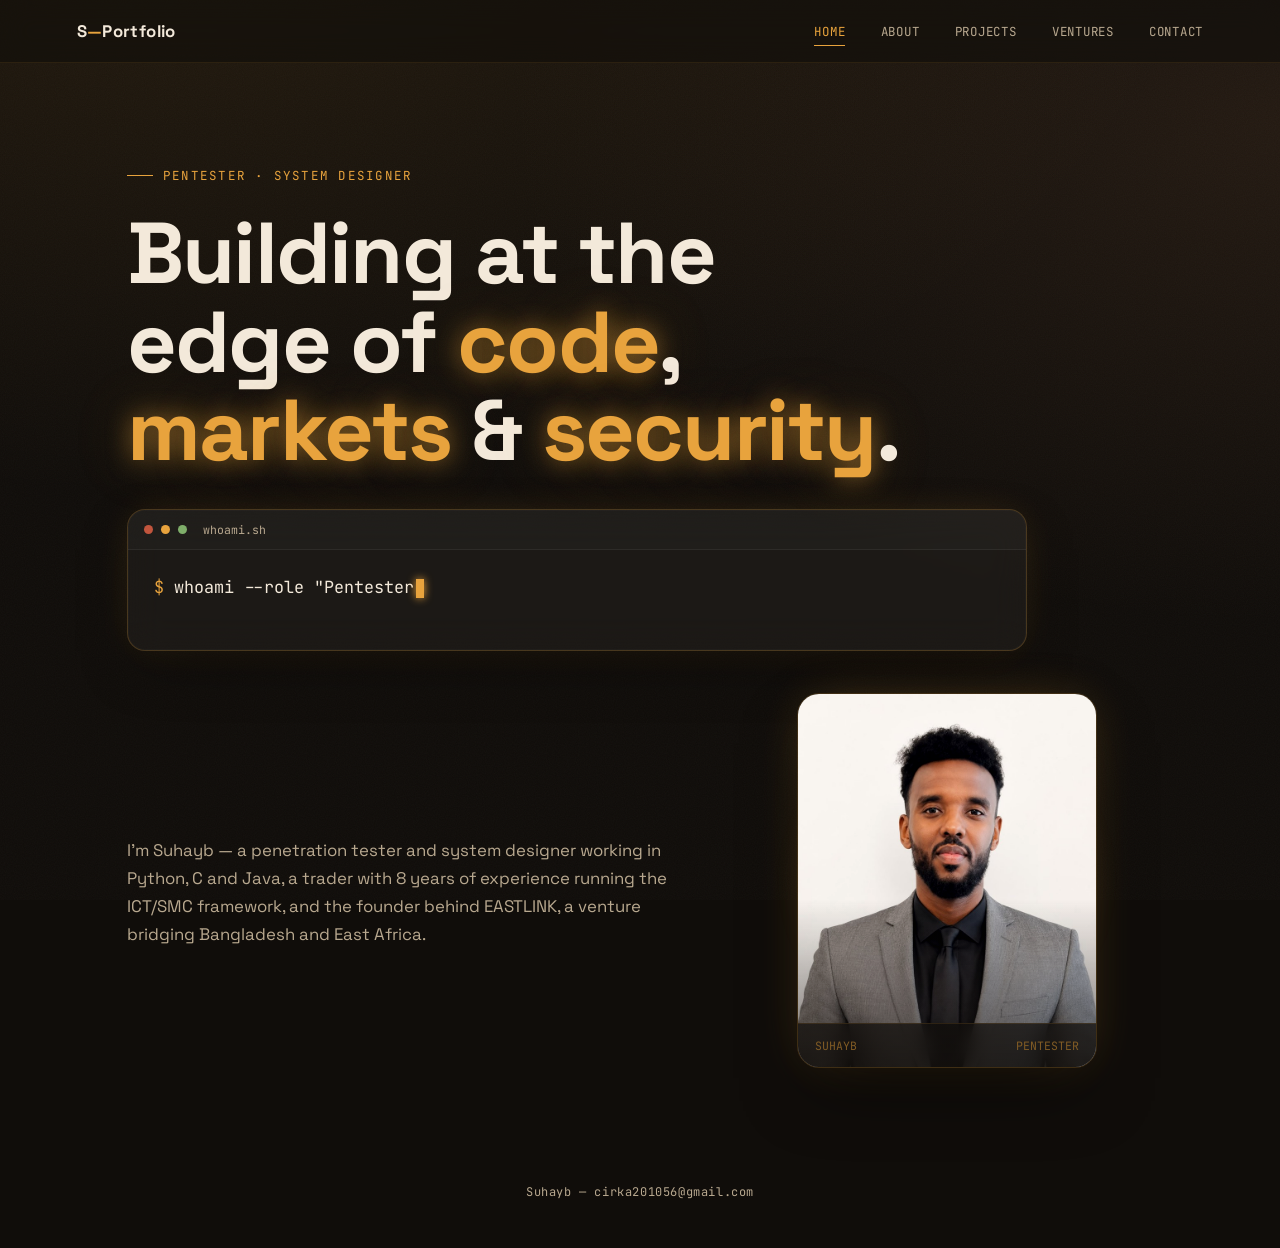
==== index.html @ 4089a435 "Add files via upload" ====
<!DOCTYPE html>
<html lang="en">
<head>
<meta charset="UTF-8">
<meta name="viewport" content="width=device-width, initial-scale=1.0">
<title>Suhayb — Pentester & System Designer | Trader | Entrepreneur</title>
<link rel="preconnect" href="https://fonts.googleapis.com">
<link rel="preconnect" href="https://fonts.gstatic.com" crossorigin>
<link href="https://fonts.googleapis.com/css2?family=Space+Grotesk:wght@400;500;600;700&family=JetBrains+Mono:wght@400;500;600&display=swap" rel="stylesheet">
<link rel="icon" type="image/svg+xml" href="favicon.svg">
<meta property="og:title" content="Suhayb — Pentester & System Designer | Trader | Entrepreneur">
<meta property="og:description" content="Penetration tester and system designer working in Python, C and Java. 8 years of ICT/SMC trading experience. Founder of EASTLINK.">
<meta property="og:type" content="website">
<meta property="og:url" content="https://suhaybosman.github.io/">
<meta property="og:image" content="https://suhaybosman.github.io/og-image.png">
<meta name="twitter:card" content="summary_large_image">
<meta name="twitter:title" content="Suhayb — Pentester & System Designer | Trader | Entrepreneur">
<meta name="twitter:description" content="Penetration tester and system designer working in Python, C and Java. 8 years of ICT/SMC trading experience. Founder of EASTLINK.">
<meta name="twitter:image" content="https://suhaybosman.github.io/og-image.png">
<meta name="description" content="Penetration tester and system designer working in Python, C and Java. 8 years of ICT/SMC trading experience. Founder of EASTLINK.">
<link rel="stylesheet" href="styles.css">
</head>
<body>
<div class="noise"></div>

<nav>
  <div class="logo">S<span>—</span>Portfolio</div>
  <button class="navToggle" aria-label="Toggle menu"><span></span><span></span><span></span></button>
  <div class="navlinks">
    <a href="index.html" class="active">Home</a>
    <a href="about.html">About</a>
    <a href="projects.html">Projects</a>
    <a href="ventures.html">Ventures</a>
    <a href="contact.html">Contact</a>
  </div>
</nav>

<main>
  <section class="hero">
    <div class="hero-top">
      <div class="eyebrow mono">Pentester · System Designer</div>
      <h1>Building at the edge of <span class="accent">code</span>, <span class="accent">markets</span> &amp; <span class="accent">security</span>.</h1>

      <div class="terminal terminal-wide">
        <div class="terminal-bar">
          <div class="dot r"></div><div class="dot y"></div><div class="dot g"></div>
          <div class="terminal-title">whoami.sh</div>
        </div>
        <div class="terminal-body">
          <span class="prompt">$</span> <span class="typed" id="typedText"></span><span class="cursor"></span>
        </div>
      </div>
    </div>

    <div class="hero-content">
      <p class="lead">I'm Suhayb — a penetration tester and system designer working in Python, C and Java, a trader with 8 years of experience running the ICT/SMC framework, and the founder behind EASTLINK, a venture bridging Bangladesh and East Africa.</p>

      <div class="hero-photo-wrap">
        <div class="hero-photo-glow"></div>
        <div class="hero-photo-frame">
          <img src="profile-photo.jpg" alt="Suhayb">
          <div class="hero-photo-tag">
            <span>SUHAYB</span>
            <span>PENTESTER</span>
          </div>
        </div>
      </div>
    </div>
  </section>
</main>

<footer>Suhayb — <span id="footerEmail">···</span></footer>
<script src="script.js"></script>
<script>
  const u = "cirka201056", d = "gmail.com";
  const fe = document.getElementById("footerEmail");
  if(fe){ fe.textContent = u + "@" + d; }
</script>
</body>
</html>
---- styles.css ----
:root{
  --bg: #100D0A;
  --bg-soft: #17130F;
  --turmeric: #E8A33D;
  --turmeric-dim: #a9762c;
  --malt: #8B5E3C;
  --malt-soft: #4a3624;
  --cream: #F3E9DA;
  --muted: #B8A88F;
  --glass: rgba(255,255,255,0.045);
  --glass-border: rgba(232,163,61,0.22);
  --radius: 18px;
}

*{ margin:0; padding:0; box-sizing:border-box; }
html{ scroll-behavior:smooth; }

body{
  background:
    radial-gradient(ellipse 80% 50% at 15% -10%, rgba(232,163,61,0.10), transparent),
    radial-gradient(ellipse 60% 40% at 100% 10%, rgba(139,94,60,0.16), transparent),
    var(--bg);
  color: var(--cream);
  font-family: 'Space Grotesk', sans-serif;
  min-height: 100vh;
  overflow-x: hidden;
}

::selection{ background: var(--turmeric); color:#100D0A; }
a{ color: inherit; text-decoration:none; }
.mono{ font-family:'JetBrains Mono', monospace; }

.noise{
  position:fixed; inset:0; pointer-events:none; opacity:0.035; z-index:1;
  background-image: url("data:image/svg+xml,%3Csvg xmlns='http://www.w3.org/2000/svg' width='120' height='120'%3E%3Cfilter id='n'%3E%3CfeTurbulence type='fractalNoise' baseFrequency='0.9' numOctaves='2' stitchTiles='stitch'/%3E%3C/filter%3E%3Crect width='100%25' height='100%25' filter='url(%23n)'/%3E%3C/svg%3E");
}

nav{
  position:fixed; top:0; left:0; right:0; z-index:100;
  display:flex; justify-content:space-between; align-items:center;
  padding: 20px 6vw;
  backdrop-filter: blur(14px);
  background: rgba(16,13,10,0.55);
  border-bottom: 1px solid rgba(232,163,61,0.1);
}
.logo{ font-weight:700; letter-spacing:0.02em; font-size:1.05rem; }
.logo span{ color: var(--turmeric); }
.navlinks{ display:flex; gap: 2.2rem; font-family:'JetBrains Mono',monospace; font-size:0.78rem; letter-spacing:0.06em; text-transform:uppercase; color: var(--muted); }
.navlinks a{ position:relative; transition: color 0.25s; }
.navlinks a:hover, .navlinks a.active{ color: var(--turmeric); }
.navlinks a::after{
  content:''; position:absolute; left:0; bottom:-6px; width:0; height:1px; background:var(--turmeric);
  transition: width 0.3s;
}
.navlinks a:hover::after, .navlinks a.active::after{ width:100%; }

.navToggle{ display:none; flex-direction:column; gap:5px; cursor:pointer; background:none; border:none; padding:6px; }
.navToggle span{ width:22px; height:2px; background: var(--turmeric); display:block; }

main{ padding-top: 90px; }
section{ position:relative; z-index:2; padding: 6vw 6vw; max-width:1180px; margin:0 auto; }

.page-hero{ padding-top: 4vw; padding-bottom: 2vw; }
.eyebrow{
  font-family:'JetBrains Mono',monospace; font-size:0.78rem; letter-spacing:0.18em; text-transform:uppercase;
  color: var(--turmeric); display:flex; align-items:center; gap:10px; margin-bottom:1.6rem;
}
.eyebrow::before{ content:''; width:26px; height:1px; background: var(--turmeric); display:inline-block; }

.hero{ min-height:88vh; display:flex; flex-direction:column; justify-content:center; }
.hero h1{
  font-size: clamp(2.6rem, 7vw, 5.4rem); line-height:1.02; font-weight:700; letter-spacing:-0.02em;
  max-width: 14ch;
}
.hero h1 .accent, h1 .accent, h2 .accent{
  color: var(--turmeric);
  text-shadow: 0 0 24px rgba(232,163,61,0.55), 0 0 60px rgba(232,163,61,0.25);
}
.hero p.lead, p.lead{
  margin-top: 1.6rem; max-width: 50ch; color: var(--muted); font-size: 1.05rem; line-height:1.65;
}

.terminal{
  margin-top: 3rem;
  max-width: 560px;
  background: var(--glass);
  border: 1px solid var(--glass-border);
  border-radius: var(--radius);
  backdrop-filter: blur(18px);
  box-shadow: 0 0 0 1px rgba(255,255,255,0.02) inset, 0 20px 60px -20px rgba(0,0,0,0.6), 0 0 40px -12px rgba(232,163,61,0.25);
  overflow:hidden;
}
.terminal-bar{
  display:flex; align-items:center; gap:8px; padding: 12px 16px;
  border-bottom: 1px solid rgba(255,255,255,0.06);
  background: rgba(255,255,255,0.02);
}
.dot{ width:9px; height:9px; border-radius:50%; }
.dot.r{ background:#c1553d; } .dot.y{ background: var(--turmeric); } .dot.g{ background:#7fae6a; }
.terminal-title{ margin-left:8px; font-family:'JetBrains Mono',monospace; font-size:0.72rem; color: var(--muted); }
.terminal-body{ padding: 22px 22px 26px; font-family:'JetBrains Mono',monospace; font-size:0.92rem; min-height: 92px; }
.terminal-body .prompt{ color: var(--turmeric); }
.terminal-body .typed{ color: var(--cream); }
.cursor{
  display:inline-block; width:8px; height:1.1em; background:var(--turmeric); margin-left:2px; vertical-align:text-bottom;
  animation: blink 1s steps(1) infinite; box-shadow: 0 0 8px var(--turmeric);
}
@keyframes blink{ 50%{ opacity:0; } }

.section-head{ display:flex; align-items:baseline; gap:1rem; margin-bottom: 3rem; }
.section-num{ font-family:'JetBrains Mono',monospace; color: var(--turmeric-dim); font-size:0.85rem; }
.section-title{ font-size: clamp(1.6rem, 3.6vw, 2.4rem); font-weight:600; }
.rule{ flex:1; height:1px; background: linear-gradient(90deg, var(--glass-border), transparent); }

.about-grid{ display:grid; grid-template-columns: 1.1fr 0.9fr; gap: 4rem; align-items:start; }
.about-text p{ color: var(--muted); line-height:1.8; font-size:1.02rem; margin-bottom:1.2rem; }
.about-text strong{ color: var(--cream); font-weight:600; }

.facts{ display:flex; flex-direction:column; gap: 0; border-top:1px solid rgba(255,255,255,0.07); }
.fact{ display:flex; justify-content:space-between; padding: 1rem 0; border-bottom:1px solid rgba(255,255,255,0.07); font-size:0.92rem; }
.fact .k{ color: var(--muted); font-family:'JetBrains Mono',monospace; font-size:0.78rem; text-transform:uppercase; letter-spacing:0.06em; }
.fact .v{ color: var(--cream); text-align:right; }

.skill-grid{ display:grid; grid-template-columns: repeat(3, 1fr); gap: 1.4rem; }
.skill-card{
  background: var(--glass); border:1px solid var(--glass-border); border-radius: var(--radius);
  padding: 1.8rem 1.6rem; backdrop-filter: blur(14px); transition: transform 0.35s, box-shadow 0.35s, border-color 0.35s;
}
.skill-card:hover{
  transform: translateY(-6px);
  border-color: rgba(232,163,61,0.5);
  box-shadow: 0 20px 40px -18px rgba(232,163,61,0.3);
}
.skill-tag{ font-family:'JetBrains Mono',monospace; font-size:0.7rem; color: var(--turmeric); letter-spacing:0.08em; text-transform:uppercase; }
.skill-card h3{ margin: 0.7rem 0 0.6rem; font-size:1.15rem; font-weight:600; }
.skill-card p{ color: var(--muted); font-size:0.92rem; line-height:1.6; }
.bar-row{ margin-top:1rem; display:flex; flex-wrap:wrap; gap:0.4rem; }
.pill{
  font-family:'JetBrains Mono',monospace; font-size:0.68rem; padding: 0.3rem 0.6rem; border-radius: 999px;
  background: rgba(139,94,60,0.25); border:1px solid rgba(232,163,61,0.2); color: var(--cream);
}

.venture{
  display:grid; grid-template-columns: 140px 1fr; gap:2rem; padding: 2.2rem 0;
  border-bottom:1px solid rgba(255,255,255,0.07);
}
.venture:first-child{ padding-top:0; }
.venture-year{ font-family:'JetBrains Mono',monospace; color: var(--turmeric-dim); font-size:0.85rem; }
.venture h3{ font-size:1.3rem; font-weight:600; margin-bottom:0.5rem; }
.venture h3 span{ color: var(--turmeric); font-family:'JetBrains Mono',monospace; font-size:0.8rem; font-weight:400; margin-left:0.6rem; }
.venture p{ color: var(--muted); line-height:1.7; max-width:60ch; }

/* projects grid */
.project-grid{ display:grid; grid-template-columns: repeat(2, 1fr); gap: 1.6rem; }
.project-card{
  background: var(--glass); border:1px solid var(--glass-border); border-radius: var(--radius);
  padding: 2rem; backdrop-filter: blur(14px); transition: transform 0.35s, box-shadow 0.35s, border-color 0.35s;
  display:flex; flex-direction:column; gap:0.9rem;
}
.project-card:hover{
  transform: translateY(-6px);
  border-color: rgba(232,163,61,0.5);
  box-shadow: 0 20px 40px -18px rgba(232,163,61,0.3);
}
.project-num{ font-family:'JetBrains Mono',monospace; color: var(--turmeric-dim); font-size:0.8rem; }
.project-card h3{ font-size:1.25rem; font-weight:600; }
.project-card p{ color: var(--muted); line-height:1.7; font-size:0.95rem; flex:1; }
.project-links{ display:flex; gap:0.6rem; flex-wrap:wrap; margin-top:0.4rem; }

.contact-wrap{
  background: var(--glass); border:1px solid var(--glass-border); border-radius: 24px;
  padding: 4rem 3rem; text-align:center; backdrop-filter: blur(18px); position:relative; overflow:hidden;
}
.contact-wrap::before{
  content:''; position:absolute; width:340px; height:340px; border-radius:50%;
  background: radial-gradient(circle, rgba(232,163,61,0.25), transparent 70%);
  top:-140px; right:-100px; filter: blur(10px);
}
.contact-wrap h2{ font-size: clamp(1.8rem, 4vw, 2.6rem); font-weight:700; margin-bottom:1rem; position:relative; }
.contact-wrap p{ color: var(--muted); max-width:44ch; margin: 0 auto 2rem; position:relative; }
.contact-links{ display:flex; gap:1rem; justify-content:center; flex-wrap:wrap; position:relative; }
.clink{
  font-family:'JetBrains Mono',monospace; font-size:0.85rem; padding: 0.8rem 1.4rem; border-radius: 999px;
  border:1px solid var(--glass-border); background: rgba(255,255,255,0.03); transition: all 0.3s;
}
.clink:hover{ background: var(--turmeric); color:#100D0A; border-color: var(--turmeric); box-shadow: 0 0 24px rgba(232,163,61,0.5); }

.contact-form{ position:relative; max-width:520px; margin: 2.5rem auto 0; display:flex; flex-direction:column; gap:1.1rem; text-align:left; }
.contact-form label{ font-family:'JetBrains Mono',monospace; font-size:0.75rem; color: var(--muted); text-transform:uppercase; letter-spacing:0.06em; margin-bottom:0.4rem; display:block; }
.contact-form input, .contact-form textarea{
  width:100%; background: rgba(255,255,255,0.03); border:1px solid var(--glass-border); border-radius:10px;
  padding: 0.85rem 1rem; color: var(--cream); font-family:'Space Grotesk', sans-serif; font-size:0.95rem;
  outline:none; transition: border-color 0.25s, box-shadow 0.25s;
}
.contact-form input:focus, .contact-form textarea:focus{
  border-color: var(--turmeric); box-shadow: 0 0 0 3px rgba(232,163,61,0.15);
}
.contact-form textarea{ resize:vertical; min-height:120px; }
.contact-form button{
  font-family:'JetBrains Mono',monospace; font-size:0.85rem; padding: 0.9rem 1.4rem; border-radius: 999px;
  border:1px solid var(--turmeric); background: var(--turmeric); color:#100D0A; font-weight:600; cursor:pointer;
  transition: all 0.3s;
}
.contact-form button:hover{ box-shadow: 0 0 24px rgba(232,163,61,0.5); transform: translateY(-2px); }
.form-note{ font-family:'JetBrains Mono',monospace; font-size:0.72rem; color: var(--muted); text-align:center; margin-top:0.6rem; }
.form-divider{ display:flex; align-items:center; gap:1rem; max-width:520px; margin: 2.4rem auto; color: var(--muted); font-family:'JetBrains Mono',monospace; font-size:0.75rem; text-transform:uppercase; letter-spacing:0.08em; }
.form-divider::before, .form-divider::after{ content:''; flex:1; height:1px; background: var(--glass-border); }

/* hero photo */
.hero-top{ max-width: 900px; }
.terminal-wide{ max-width: 100%; margin-top: 2.2rem; }
.terminal-wide .terminal-body{ font-size: 1.05rem; padding: 26px 26px 30px; min-height: 100px; }
.hero-content{ display:grid; grid-template-columns: 1.15fr 0.85fr; gap: 3.5rem; align-items:center; margin-top: 2.6rem; }
.hero-photo-wrap{ position:relative; justify-self:center; }
.hero-photo-frame{
  position:relative; width: 300px; height:375px; border-radius: 22px; overflow:hidden;
  border: 1px solid var(--glass-border); box-shadow: 0 30px 70px -20px rgba(0,0,0,0.65), 0 0 50px -14px rgba(232,163,61,0.35);
}
.hero-photo-frame img{ width:100%; height:100%; object-fit:cover; display:block; filter: saturate(1.02) contrast(1.03); }
.hero-photo-frame::after{
  content:''; position:absolute; inset:0; background: linear-gradient(180deg, transparent 55%, rgba(16,13,10,0.55) 100%);
  pointer-events:none;
}
.hero-photo-tag{
  position:absolute; bottom: -1px; left:-1px; right:-1px; padding: 0.9rem 1.1rem;
  background: rgba(16,13,10,0.72); backdrop-filter: blur(10px); border-top:1px solid var(--glass-border);
  font-family:'JetBrains Mono',monospace; font-size:0.72rem; color: var(--turmeric); display:flex; justify-content:space-between;
}
.hero-photo-glow{
  position:absolute; width:340px; height:340px; border-radius:50%; background: radial-gradient(circle, rgba(232,163,61,0.22), transparent 70%);
  top:50%; left:50%; transform: translate(-50%,-50%); z-index:-1; filter: blur(6px);
}
@media (max-width: 860px){
  .hero-content{ grid-template-columns: 1fr; gap: 2rem; }
  .hero-photo-wrap{ order:-1; }
  .hero-photo-frame{ width: 220px; height: 275px; }
}

/* about photo */
.about-photo{
  width:100%; max-width:280px; border-radius: var(--radius); overflow:hidden; border:1px solid var(--glass-border);
  box-shadow: 0 20px 50px -20px rgba(0,0,0,0.6); margin-bottom: 2rem;
}
.about-photo img{ width:100%; display:block; }

/* pentest card with banner image */
.skill-card.has-banner{ padding:0; overflow:hidden; display:flex; flex-direction:column; }
.skill-banner{ position:relative; height:150px; overflow:hidden; }
.skill-banner img{ width:100%; height:100%; object-fit:cover; filter: saturate(0.85); }
.skill-banner::after{ content:''; position:absolute; inset:0; background: linear-gradient(180deg, rgba(16,13,10,0.15), rgba(16,13,10,0.92)); }
.skill-card.has-banner .skill-card-body{ padding: 1.4rem 1.6rem 1.8rem; }

/* trading proof gallery */
.venture-gallery{ margin: 1.4rem 0 2.2rem; display:flex; flex-direction:column; gap:1.2rem; }
.venture-gallery figure{ margin:0; border-radius: var(--radius); overflow:hidden; border:1px solid var(--glass-border); background: var(--glass); }
.venture-gallery img{ width:100%; display:block; }
.venture-gallery figcaption{
  padding: 0.9rem 1.2rem; font-family:'JetBrains Mono',monospace; font-size:0.78rem; color: var(--muted);
  border-top:1px solid rgba(255,255,255,0.06);
}
.gallery-grid-2{ display:grid; grid-template-columns: 1fr 1fr; gap:1.2rem; }
@media (max-width: 860px){ .gallery-grid-2{ grid-template-columns: 1fr; } }

footer{ text-align:center; padding: 2.5rem 6vw 3rem; color: var(--muted); font-family:'JetBrains Mono',monospace; font-size:0.75rem; letter-spacing:0.05em; }

[data-reveal]{ opacity:0; transform: translateY(24px); transition: opacity 0.8s ease, transform 0.8s ease; }
[data-reveal].in{ opacity:1; transform:none; }

@media (max-width: 860px){
  .navlinks{
    position:fixed; top:64px; right:0; left:0; background: rgba(16,13,10,0.97);
    flex-direction:column; align-items:flex-start; gap:0; padding: 0; max-height:0; overflow:hidden;
    border-bottom: 1px solid rgba(232,163,61,0.1); transition: max-height 0.35s ease;
  }
  .navlinks.open{ max-height:400px; padding: 10px 0; }
  .navlinks a{ padding: 14px 6vw; width:100%; }
  .navToggle{ display:flex; }
  .about-grid{ grid-template-columns: 1fr; gap:2.5rem; }
  .skill-grid{ grid-template-columns: 1fr; }
  .project-grid{ grid-template-columns: 1fr; }
  .venture{ grid-template-columns: 1fr; gap:0.6rem; }
  .contact-wrap{ padding: 2.6rem 1.6rem; }
}

@media (prefers-reduced-motion: reduce){
  *{ animation: none !important; transition: none !important; }
  html{ scroll-behavior:auto; }
}
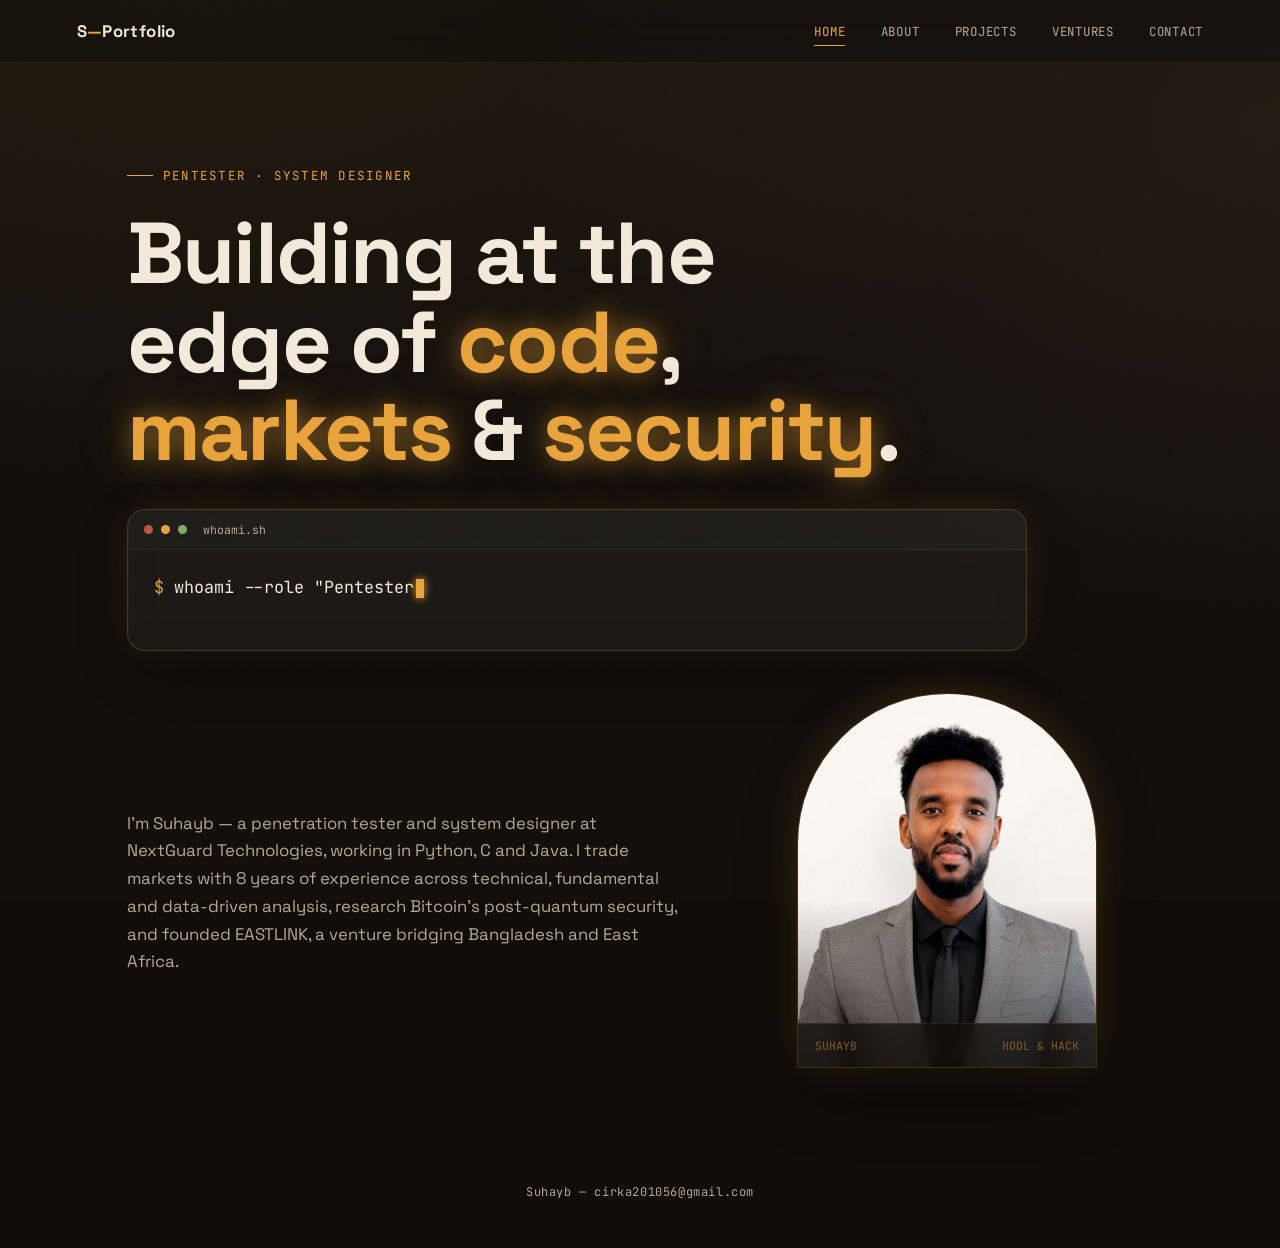
==== commit e10a0f07: "Add files via upload" ====
--- a/index.html
+++ b/index.html
@@ -53,7 +53,7 @@
     </div>
 
     <div class="hero-content">
-      <p class="lead">I'm Suhayb — a penetration tester and system designer working in Python, C and Java, a trader with 8 years of experience running the ICT/SMC framework, and the founder behind EASTLINK, a venture bridging Bangladesh and East Africa.</p>
+      <p class="lead">I'm Suhayb — a penetration tester and system designer at NextGuard Technologies, working in Python, C and Java. I trade markets with 8 years of experience across technical, fundamental and data-driven analysis, research Bitcoin's post-quantum security, and founded EASTLINK, a venture bridging Bangladesh and East Africa.</p>
 
       <div class="hero-photo-wrap">
         <div class="hero-photo-glow"></div>
@@ -61,7 +61,7 @@
           <img src="profile-photo.jpg" alt="Suhayb">
           <div class="hero-photo-tag">
             <span>SUHAYB</span>
-            <span>PENTESTER</span>
+            <span>HODL &amp; HACK</span>
           </div>
         </div>
       </div>
--- a/styles.css
+++ b/styles.css
@@ -213,7 +213,7 @@
 .hero-content{ display:grid; grid-template-columns: 1.15fr 0.85fr; gap: 3.5rem; align-items:center; margin-top: 2.6rem; }
 .hero-photo-wrap{ position:relative; justify-self:center; }
 .hero-photo-frame{
-  position:relative; width: 300px; height:375px; border-radius: 22px; overflow:hidden;
+  position:relative; width: 300px; height:375px; border-radius: 150px 150px 0 0; overflow:hidden;
   border: 1px solid var(--glass-border); box-shadow: 0 30px 70px -20px rgba(0,0,0,0.65), 0 0 50px -14px rgba(232,163,61,0.35);
 }
 .hero-photo-frame img{ width:100%; height:100%; object-fit:cover; display:block; filter: saturate(1.02) contrast(1.03); }
@@ -238,10 +238,10 @@
 
 /* about photo */
 .about-photo{
-  width:100%; max-width:280px; border-radius: var(--radius); overflow:hidden; border:1px solid var(--glass-border);
+  width:100%; max-width:280px; border-radius: 140px 140px 0 0; overflow:hidden; border:1px solid var(--glass-border);
   box-shadow: 0 20px 50px -20px rgba(0,0,0,0.6); margin-bottom: 2rem;
 }
-.about-photo img{ width:100%; display:block; }
+.about-photo img{ width:100%; height:350px; object-fit:cover; display:block; }
 
 /* pentest card with banner image */
 .skill-card.has-banner{ padding:0; overflow:hidden; display:flex; flex-direction:column; }
